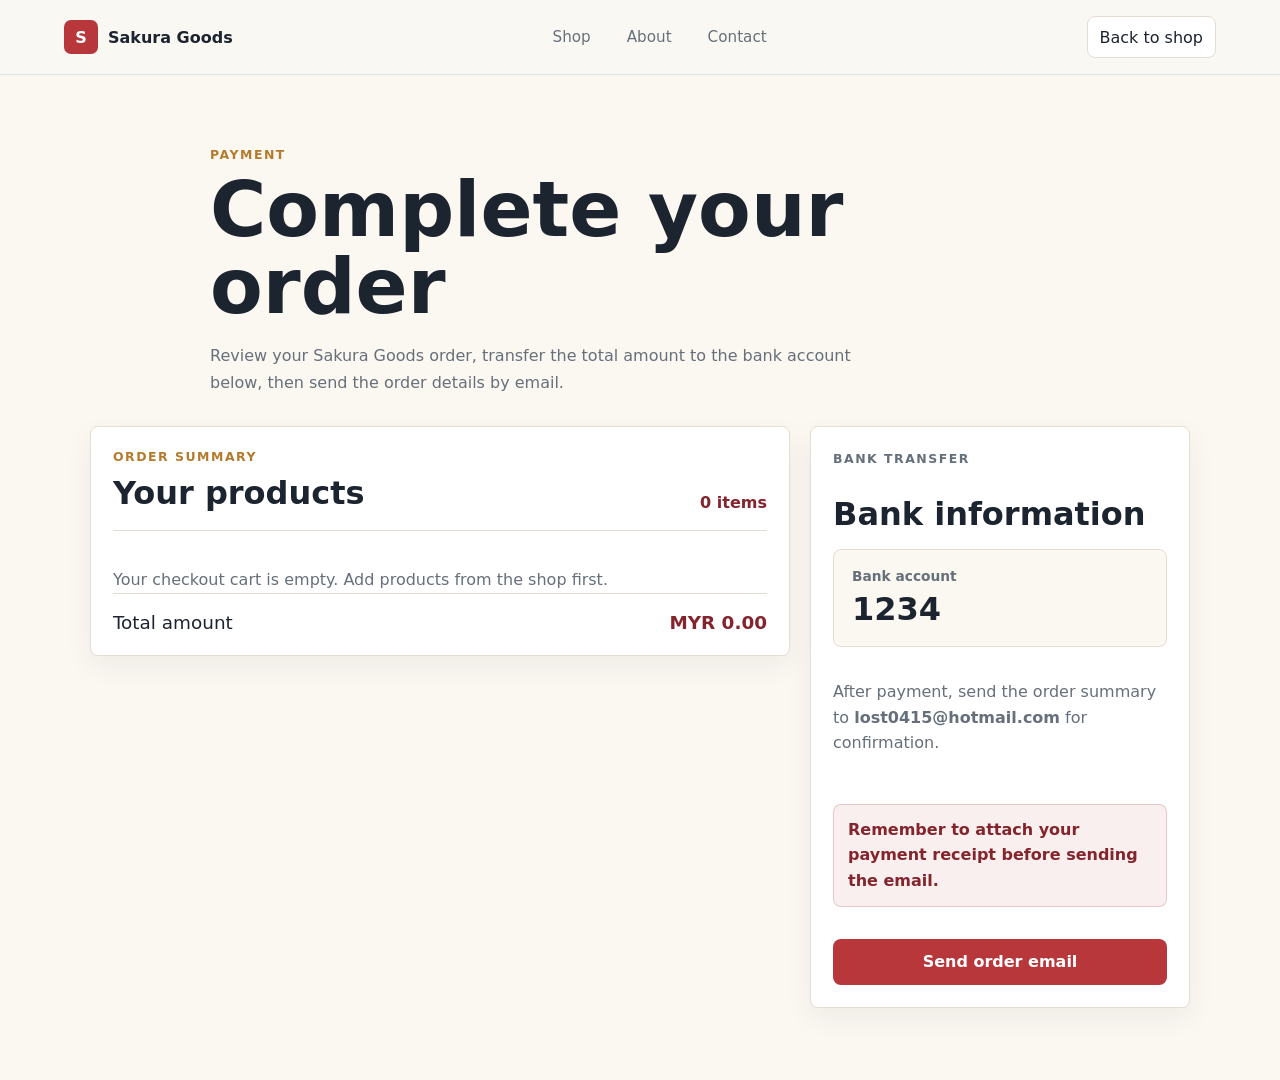
==== payment.html @ 31f265e2 "Add files via upload" ====
<!doctype html>
<html lang="en">
  <head>
    <meta charset="utf-8" />
    <meta name="viewport" content="width=device-width, initial-scale=1" />
    <title>Payment - Sakura Goods</title>
    <link rel="stylesheet" href="styles.css" />
  </head>
  <body>
    <header class="site-header">
      <a class="brand" href="index.html" aria-label="Sakura Goods home">
        <span class="brand-mark">S</span>
        <span>Sakura Goods</span>
      </a>

      <nav class="main-nav" aria-label="Payment navigation">
        <a href="index.html#catalog">Shop</a>
        <a href="index.html#about">About</a>
        <a href="index.html#contact">Contact</a>
      </nav>

      <a class="cart-button" href="index.html#catalog">Back to shop</a>
    </header>

    <main class="payment-page">
      <section class="payment-hero" aria-labelledby="paymentTitle">
        <p class="eyebrow">Payment</p>
        <h1 id="paymentTitle">Complete your order</h1>
        <p>
          Review your Sakura Goods order, transfer the total amount to the bank
          account below, then send the order details by email.
        </p>
      </section>

      <section class="payment-layout" aria-label="Payment details">
        <div class="payment-card">
          <div class="payment-card-header">
            <div>
              <p class="eyebrow">Order summary</p>
              <h2>Your products</h2>
            </div>
            <strong id="paymentItemCount">0 items</strong>
          </div>

          <div class="payment-items" id="paymentItems"></div>
          <div class="payment-empty" id="paymentEmpty">
            Your checkout cart is empty. Add products from the shop first.
          </div>

          <div class="payment-total">
            <span>Total amount</span>
            <strong id="paymentTotal">MYR 0.00</strong>
          </div>
        </div>

        <aside class="payment-card bank-card">
          <p class="eyebrow">Bank transfer</p>
          <h2>Bank information</h2>
          <div class="bank-info">
            <span>Bank account</span>
            <strong>1234</strong>
          </div>
          <p>
            After payment, send the order summary to
            <strong>lost0415@hotmail.com</strong> for confirmation.
          </p>
          <p class="receipt-reminder">
            Remember to attach your payment receipt before sending the email.
          </p>

          <button class="checkout-button" id="sendOrderEmail" type="button">
            Send order email
          </button>
        </aside>
      </section>
    </main>

    <script src="payment.js"></script>
  </body>
</html>
---- styles.css ----
:root {
  color-scheme: light;
  --ink: #1c2430;
  --muted: #66707a;
  --line: #e3ddd5;
  --paper: #fbf7f1;
  --panel: #ffffff;
  --accent: #b7373b;
  --accent-dark: #84252d;
  --indigo: #213a5a;
  --gold: #b47b2b;
  --rose: #d85a6a;
  --shadow: 0 18px 50px rgba(28, 36, 48, 0.14);
}

* {
  box-sizing: border-box;
}

html {
  scroll-behavior: smooth;
}

body {
  margin: 0;
  background: var(--paper);
  color: var(--ink);
  font-family: Inter, ui-sans-serif, system-ui, -apple-system, BlinkMacSystemFont, "Segoe UI", sans-serif;
}

button,
input,
textarea {
  font: inherit;
}

a {
  color: inherit;
  text-decoration: none;
}

.site-header {
  position: sticky;
  top: 0;
  z-index: 20;
  display: grid;
  grid-template-columns: auto 1fr auto;
  align-items: center;
  gap: 24px;
  padding: 16px clamp(18px, 5vw, 64px);
  background: rgba(250, 248, 243, 0.92);
  border-bottom: 1px solid rgba(219, 226, 220, 0.86);
  backdrop-filter: blur(16px);
}

.brand {
  display: inline-flex;
  align-items: center;
  gap: 10px;
  font-weight: 800;
  letter-spacing: 0;
}

.brand-mark {
  display: grid;
  width: 34px;
  height: 34px;
  place-items: center;
  color: white;
  background: var(--accent);
  border-radius: 7px;
}

.main-nav {
  display: flex;
  justify-content: center;
  gap: clamp(16px, 3vw, 36px);
  color: var(--muted);
  font-size: 0.95rem;
}

.main-nav a:hover {
  color: var(--ink);
}

.cart-button,
.icon-button {
  display: inline-grid;
  min-width: 42px;
  height: 42px;
  place-items: center;
  border: 1px solid var(--line);
  border-radius: 8px;
  background: var(--panel);
  color: var(--ink);
  cursor: pointer;
}

.cart-button {
  grid-auto-flow: column;
  gap: 8px;
  padding: 0 12px;
}

.cart-icon {
  font-size: 1rem;
  line-height: 1;
}

.hero {
  min-height: 76vh;
  display: grid;
  align-items: end;
  padding: clamp(72px, 12vw, 130px) clamp(18px, 5vw, 64px) 56px;
  background:
    linear-gradient(90deg, rgba(28, 36, 48, 0.76), rgba(28, 36, 48, 0.38) 48%, rgba(28, 36, 48, 0.05)),
    url("https://images.unsplash.com/photo-1528360983277-13d401cdc186?auto=format&fit=crop&w=1800&q=80") center / cover;
  color: white;
}

.hero-copy {
  max-width: 650px;
}

.eyebrow {
  margin: 0 0 10px;
  color: var(--gold);
  font-size: 0.78rem;
  font-weight: 800;
  letter-spacing: 0.12em;
  text-transform: uppercase;
}

.hero h1,
.section-heading h2,
.featured h2 {
  margin: 0;
  letter-spacing: 0;
  line-height: 1;
}

.hero h1 {
  font-size: clamp(3.2rem, 8vw, 7rem);
}

.hero p:not(.eyebrow) {
  max-width: 560px;
  margin: 18px 0 0;
  color: rgba(255, 255, 255, 0.86);
  font-size: clamp(1rem, 2vw, 1.2rem);
  line-height: 1.65;
}

.hero-actions {
  display: flex;
  flex-wrap: wrap;
  gap: 12px;
  margin-top: 28px;
}

.primary-action,
.secondary-action,
.checkout-button {
  display: inline-flex;
  min-height: 46px;
  align-items: center;
  justify-content: center;
  border: 0;
  border-radius: 8px;
  padding: 0 18px;
  font-weight: 800;
  cursor: pointer;
}

.primary-action,
.checkout-button {
  background: var(--accent);
  color: white;
}

.primary-action:hover,
.checkout-button:hover {
  background: var(--accent-dark);
}

.secondary-action {
  color: white;
  background: rgba(255, 255, 255, 0.18);
  border: 1px solid rgba(255, 255, 255, 0.32);
}

.compact {
  white-space: nowrap;
}

.toolbar {
  display: grid;
  grid-template-columns: minmax(240px, 380px) 1fr;
  gap: 18px;
  align-items: end;
  padding: 28px clamp(18px, 5vw, 64px);
  background: var(--panel);
  border-bottom: 1px solid var(--line);
}

.search-field {
  display: grid;
  gap: 8px;
  color: var(--muted);
  font-size: 0.82rem;
  font-weight: 700;
}

.search-field input {
  width: 100%;
  height: 46px;
  border: 1px solid var(--line);
  border-radius: 8px;
  padding: 0 14px;
  color: var(--ink);
  background: #fff;
  outline: none;
}

.search-field input:focus {
  border-color: var(--accent);
  box-shadow: 0 0 0 3px rgba(15, 107, 95, 0.12);
}

.category-tabs {
  display: flex;
  flex-wrap: wrap;
  justify-content: flex-end;
  gap: 8px;
}

.tab {
  min-height: 42px;
  border: 1px solid var(--line);
  border-radius: 999px;
  padding: 0 15px;
  background: var(--paper);
  color: var(--muted);
  cursor: pointer;
}

.tab.active {
  background: var(--ink);
  border-color: var(--ink);
  color: white;
}

.featured,
.catalog-section,
.support-strip,
.about-section,
.contact-section {
  margin: 0 auto;
  padding-right: clamp(18px, 5vw, 64px);
  padding-left: clamp(18px, 5vw, 64px);
}

.featured {
  display: flex;
  max-width: 1180px;
  align-items: center;
  justify-content: space-between;
  gap: 24px;
  padding-top: 42px;
  padding-bottom: 34px;
}

.featured p:not(.eyebrow) {
  max-width: 640px;
  color: var(--muted);
  line-height: 1.6;
}

.catalog-section {
  max-width: 1280px;
  padding-top: 20px;
  padding-bottom: 54px;
}

.section-heading {
  display: flex;
  align-items: end;
  justify-content: space-between;
  gap: 18px;
  margin-bottom: 22px;
}

.section-heading h2,
.featured h2 {
  font-size: clamp(2rem, 4vw, 3.1rem);
}

#resultCount {
  color: var(--muted);
  font-weight: 700;
}

.product-grid {
  display: grid;
  grid-template-columns: repeat(auto-fit, minmax(240px, 1fr));
  gap: 18px;
}

.product-card {
  overflow: hidden;
  background: var(--panel);
  border: 1px solid var(--line);
  border-radius: 8px;
  box-shadow: 0 10px 28px rgba(25, 34, 30, 0.06);
}

.product-card img {
  display: block;
  width: 100%;
  aspect-ratio: 4 / 3;
  object-fit: cover;
  background: #e5e7e0;
}

.product-body {
  display: grid;
  gap: 12px;
  padding: 16px;
}

.product-meta {
  display: flex;
  align-items: start;
  justify-content: space-between;
  gap: 12px;
}

.product-meta h3 {
  margin: 0;
  font-size: 1rem;
}

.product-meta span {
  font-weight: 800;
  color: var(--accent-dark);
}

.product-card p {
  min-height: 44px;
  margin: 0;
  color: var(--muted);
  font-size: 0.92rem;
  line-height: 1.5;
}

.add-button {
  display: inline-flex;
  min-height: 42px;
  align-items: center;
  justify-content: center;
  border: 1px solid var(--ink);
  border-radius: 8px;
  background: var(--ink);
  color: white;
  font-weight: 800;
  cursor: pointer;
}

.add-button:hover {
  background: var(--rose);
  border-color: var(--rose);
}

.support-strip {
  display: grid;
  grid-template-columns: repeat(3, 1fr);
  gap: 1px;
  max-width: 1180px;
  padding-bottom: 54px;
}

.about-section {
  display: grid;
  grid-template-columns: minmax(260px, 0.9fr) minmax(280px, 1.1fr);
  gap: clamp(24px, 5vw, 54px);
  max-width: 1180px;
  align-items: center;
  padding-top: 20px;
  padding-bottom: 64px;
}

.about-media {
  min-height: 420px;
  border-radius: 8px;
  background:
    linear-gradient(180deg, rgba(28, 36, 48, 0.02), rgba(28, 36, 48, 0.1)),
    url("https://images.unsplash.com/photo-1528164344705-47542687000d?auto=format&fit=crop&w=900&q=80") center / cover;
  box-shadow: var(--shadow);
}

.about-copy {
  display: grid;
  gap: 18px;
}

.about-copy h2,
.contact-section h2 {
  max-width: 720px;
  margin: 0;
  font-size: clamp(2rem, 4vw, 3.2rem);
  line-height: 1.05;
  letter-spacing: 0;
}

.about-copy p,
.contact-section p {
  margin: 0;
  color: var(--muted);
  line-height: 1.7;
}

.about-points {
  display: flex;
  flex-wrap: wrap;
  gap: 10px;
}

.about-points span {
  min-height: 38px;
  display: inline-flex;
  align-items: center;
  border: 1px solid var(--line);
  border-radius: 999px;
  padding: 0 14px;
  background: var(--panel);
  color: var(--indigo);
  font-weight: 800;
  font-size: 0.9rem;
}

.contact-section {
  display: grid;
  grid-template-columns: minmax(260px, 0.9fr) minmax(280px, 1fr);
  gap: clamp(24px, 5vw, 54px);
  max-width: 1180px;
  align-items: start;
  padding-top: 10px;
  padding-bottom: 70px;
}

.contact-details {
  display: grid;
  gap: 8px;
  margin-top: 22px;
  color: var(--accent-dark);
  font-weight: 800;
}

.contact-form {
  display: grid;
  gap: 14px;
  padding: 22px;
  background: var(--panel);
  border: 1px solid var(--line);
  border-radius: 8px;
  box-shadow: 0 10px 28px rgba(28, 36, 48, 0.06);
}

.contact-form label {
  display: grid;
  gap: 8px;
  color: var(--muted);
  font-size: 0.84rem;
  font-weight: 800;
}

.contact-form input,
.contact-form textarea {
  width: 100%;
  border: 1px solid var(--line);
  border-radius: 8px;
  padding: 12px 14px;
  color: var(--ink);
  background: #fff;
  outline: none;
  resize: vertical;
}

.contact-form input:focus,
.contact-form textarea:focus {
  border-color: var(--accent);
  box-shadow: 0 0 0 3px rgba(183, 55, 59, 0.12);
}

.support-strip div {
  display: grid;
  gap: 4px;
  padding: 22px;
  background: var(--panel);
  border: 1px solid var(--line);
}

.support-strip span {
  color: var(--muted);
}

.cart-drawer {
  position: fixed;
  inset: 0;
  z-index: 50;
  display: none;
  justify-content: end;
  background: rgba(16, 23, 21, 0.45);
}

.cart-drawer.open {
  display: flex;
}

.cart-panel {
  display: grid;
  width: min(420px, 100%);
  grid-template-rows: auto 1fr auto;
  background: var(--panel);
  box-shadow: var(--shadow);
}

.cart-header,
.cart-footer {
  padding: 20px;
  border-bottom: 1px solid var(--line);
}

.cart-header {
  display: flex;
  align-items: center;
  justify-content: space-between;
}

.cart-header h2 {
  margin: 0;
}

.cart-items {
  display: grid;
  align-content: start;
  gap: 12px;
  overflow: auto;
  padding: 18px;
}

.cart-empty {
  padding: 0 20px;
  color: var(--muted);
}

.cart-item {
  display: grid;
  grid-template-columns: 64px 1fr auto;
  gap: 12px;
  align-items: center;
  padding-bottom: 12px;
  border-bottom: 1px solid var(--line);
}

.cart-item img {
  width: 64px;
  height: 64px;
  border-radius: 8px;
  object-fit: cover;
}

.cart-item h3,
.cart-item p {
  margin: 0;
}

.cart-item p {
  color: var(--muted);
  font-size: 0.9rem;
}

.qty-controls {
  display: grid;
  grid-template-columns: 30px 30px 30px;
  align-items: center;
  justify-items: center;
  border: 1px solid var(--line);
  border-radius: 8px;
  overflow: hidden;
}

.qty-controls button {
  width: 30px;
  height: 30px;
  border: 0;
  background: var(--paper);
  cursor: pointer;
}

.cart-footer {
  display: grid;
  gap: 14px;
  border-top: 1px solid var(--line);
  border-bottom: 0;
}

.cart-total {
  display: flex;
  justify-content: space-between;
}

.checkout-button {
  width: 100%;
}

button.checkout-button {
  border: 0;
}

.payment-page {
  padding: clamp(32px, 6vw, 72px) clamp(18px, 5vw, 64px) 72px;
}

.payment-hero {
  max-width: 860px;
  margin: 0 auto 30px;
}

.payment-hero h1 {
  margin: 0;
  font-size: clamp(2.4rem, 6vw, 5rem);
  line-height: 1;
  letter-spacing: 0;
}

.payment-hero p:not(.eyebrow) {
  max-width: 680px;
  color: var(--muted);
  line-height: 1.7;
}

.payment-layout {
  display: grid;
  grid-template-columns: minmax(280px, 1fr) minmax(260px, 380px);
  gap: 20px;
  max-width: 1100px;
  margin: 0 auto;
  align-items: start;
}

.payment-card {
  background: var(--panel);
  border: 1px solid var(--line);
  border-radius: 8px;
  padding: 22px;
  box-shadow: 0 10px 28px rgba(28, 36, 48, 0.06);
}

.payment-card h2 {
  margin: 0;
  font-size: clamp(1.4rem, 3vw, 2rem);
  letter-spacing: 0;
}

.payment-card-header {
  display: flex;
  align-items: end;
  justify-content: space-between;
  gap: 16px;
  padding-bottom: 18px;
  border-bottom: 1px solid var(--line);
}

.payment-card-header strong {
  color: var(--accent-dark);
}

.payment-items {
  display: grid;
  gap: 14px;
  padding: 18px 0;
}

.payment-item {
  display: grid;
  grid-template-columns: 74px 1fr auto;
  gap: 14px;
  align-items: center;
}

.payment-item img {
  width: 74px;
  height: 74px;
  border-radius: 8px;
  object-fit: cover;
  background: #e5e7e0;
}

.payment-item h3,
.payment-item p {
  margin: 0;
}

.payment-item div {
  display: grid;
  gap: 3px;
}

.payment-item p,
.payment-empty,
.bank-card p {
  color: var(--muted);
  line-height: 1.6;
}

.payment-total {
  display: flex;
  justify-content: space-between;
  gap: 16px;
  padding-top: 18px;
  border-top: 1px solid var(--line);
  font-size: 1.15rem;
}

.payment-total strong {
  color: var(--accent-dark);
}

.bank-card {
  display: grid;
  gap: 16px;
}

.bank-info {
  display: grid;
  gap: 6px;
  padding: 18px;
  border: 1px solid var(--line);
  border-radius: 8px;
  background: var(--paper);
}

.bank-info span {
  color: var(--muted);
  font-weight: 800;
  font-size: 0.86rem;
}

.bank-info strong {
  font-size: 2rem;
  letter-spacing: 0;
}

.receipt-reminder {
  padding: 12px 14px;
  border: 1px solid rgba(183, 55, 59, 0.22);
  border-radius: 8px;
  background: rgba(183, 55, 59, 0.08);
  color: var(--accent-dark) !important;
  font-weight: 800;
}


@media (max-width: 760px) {
  .site-header {
    grid-template-columns: 1fr auto;
  }

  .main-nav {
    display: none;
  }

  .hero {
    min-height: 70vh;
    padding-top: 92px;
  }

  .toolbar,
  .featured,
  .section-heading {
    display: grid;
    grid-template-columns: 1fr;
  }

  .category-tabs {
    justify-content: start;
  }

  .support-strip {
    grid-template-columns: 1fr;
  }

  .about-section,
  .contact-section {
    grid-template-columns: 1fr;
  }

  .about-media {
    min-height: 300px;
  }

  .payment-layout {
    grid-template-columns: 1fr;
  }

  .payment-item {
    grid-template-columns: 64px 1fr;
  }

  .payment-item strong {
    grid-column: 2;
  }
}
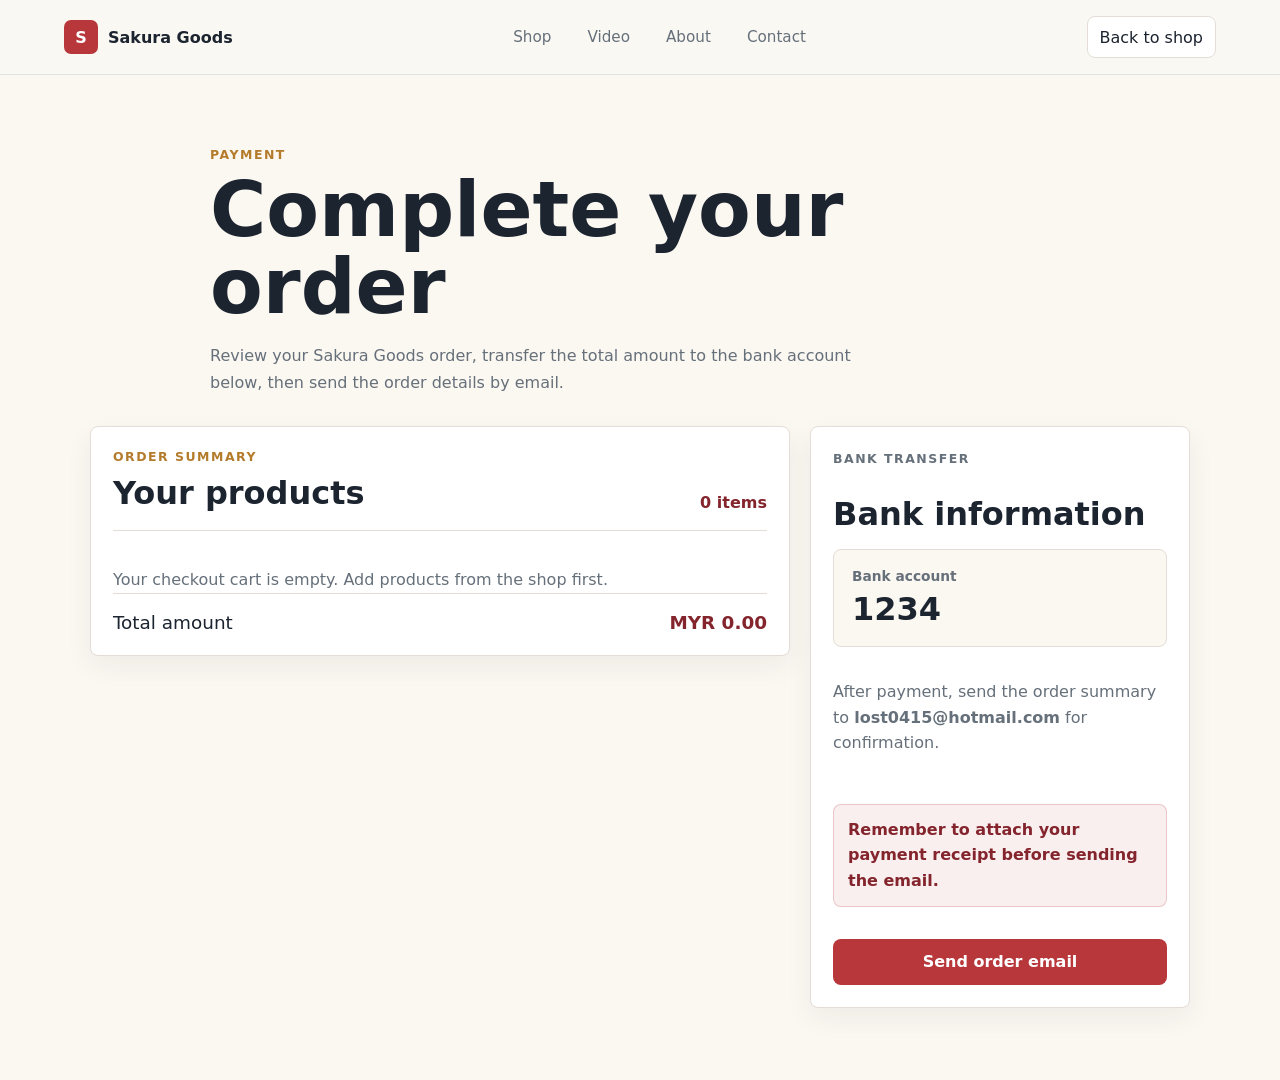
==== commit 3d337ff4: "Add files via upload" ====
--- a/payment.html
+++ b/payment.html
@@ -15,6 +15,7 @@
 
       <nav class="main-nav" aria-label="Payment navigation">
         <a href="index.html#catalog">Shop</a>
+        <a href="video.html">Video</a>
         <a href="index.html#about">About</a>
         <a href="index.html#contact">Contact</a>
       </nav>
--- a/styles.css
+++ b/styles.css
@@ -622,22 +622,47 @@
   padding: clamp(32px, 6vw, 72px) clamp(18px, 5vw, 64px) 72px;
 }
 
-.payment-hero {
+.video-page {
+  padding: clamp(32px, 6vw, 72px) clamp(18px, 5vw, 64px) 72px;
+}
+
+.payment-hero,
+.video-hero {
   max-width: 860px;
   margin: 0 auto 30px;
 }
 
-.payment-hero h1 {
+.payment-hero h1,
+.video-hero h1 {
   margin: 0;
   font-size: clamp(2.4rem, 6vw, 5rem);
   line-height: 1;
   letter-spacing: 0;
 }
 
-.payment-hero p:not(.eyebrow) {
+.payment-hero p:not(.eyebrow),
+.video-hero p:not(.eyebrow) {
   max-width: 680px;
   color: var(--muted);
   line-height: 1.7;
+}
+
+.video-stage {
+  max-width: 980px;
+  margin: 0 auto;
+  background: var(--panel);
+  border: 1px solid var(--line);
+  border-radius: 8px;
+  padding: clamp(12px, 2vw, 18px);
+  box-shadow: 0 10px 28px rgba(28, 36, 48, 0.08);
+}
+
+.video-stage video {
+  display: block;
+  width: 100%;
+  max-height: 72vh;
+  border-radius: 8px;
+  background: #101820;
 }
 
 .payment-layout {
